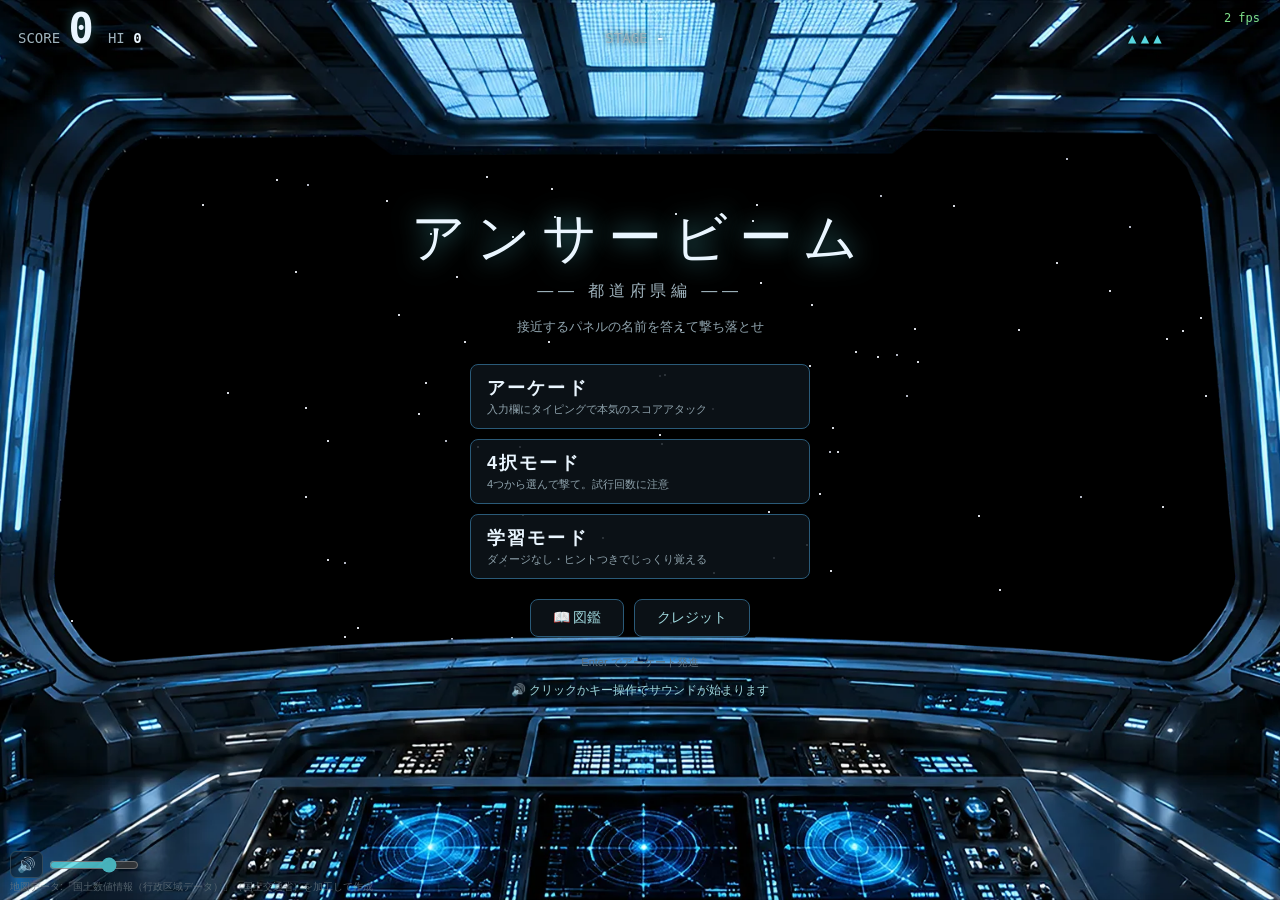
==== index.html @ 56638793 "deploy: アンサービーム 都道府県編 Co-Authored-By: Claude Fable 5 <noreply@anthropic.com>" ====
<!doctype html>
<html lang="ja">
  <head>
    <meta charset="UTF-8" />
    <meta name="viewport" content="width=device-width, initial-scale=1.0" />
    <title>アンサービーム | ANSWER BEAM</title>
    <script type="module" crossorigin src="./assets/main-VLgtyCvZ.js"></script>
    <link rel="modulepreload" crossorigin href="./assets/geometry-P7xAC2SL.js">
    <link rel="stylesheet" crossorigin href="./assets/main-MpBFgD9O.css">
  </head>
  <body>
    <div id="app"></div>
  </body>
</html>
---- assets/main-MpBFgD9O.css ----
html,body{margin:0;height:100%;overflow:hidden;background:#000005}#app,#app canvas{display:block;width:100%;height:100%}#bridge-overlay{position:fixed;inset:0;pointer-events:none;z-index:10}#bridge-overlay svg{width:100%;height:100%;display:block}#bridge-overlay.skin{background-size:cover;background-position:center}#fps{position:fixed;top:8px;right:12px;z-index:20;font:12px/1.6 Consolas,monospace;color:#7fe08a;background:#00000073;padding:1px 8px;border-radius:3px;pointer-events:none}#hud-top{position:fixed;top:8px;left:0;right:96px;z-index:15;display:flex;justify-content:space-between;align-items:baseline;padding:0 18px;font:14px/1.7 Consolas,Yu Gothic UI,monospace;color:#9fb3bd;pointer-events:none;text-shadow:0 0 6px rgba(0,0,0,.9)}#hud-top b{color:#eaf6ff;font-weight:600}#hud-score{font-size:42px;line-height:1;text-shadow:0 0 12px rgba(87,215,224,.35)}#hud-lives{color:#57d7e0;letter-spacing:.3em}#center-msg{position:fixed;top:30%;left:0;right:0;z-index:14;text-align:center;pointer-events:none;font-family:Yu Gothic UI,Meiryo,sans-serif}#msg-main{font-size:46px;letter-spacing:.18em;color:#eaf6ff;text-shadow:0 0 20px rgba(87,215,224,.7);opacity:0;transition:opacity .35s}#msg-sub{margin-top:12px;font-size:16px;line-height:1.9;color:#9fb3bd;white-space:pre-line;opacity:0;transition:opacity .35s}#toast{position:fixed;bottom:34%;left:50%;transform:translate(-50%);z-index:14;font:18px/1.4 Yu Gothic UI,sans-serif;color:#7fe08a;text-shadow:0 0 10px rgba(127,224,138,.5);opacity:0;transition:opacity .3s;pointer-events:none}#answer-wrap{position:fixed;bottom:26.5%;left:50%;transform:translate(-50%);z-index:16}#answer{width:300px;padding:9px 14px;font:18px/1.4 Yu Gothic UI,Meiryo,sans-serif;text-align:center;color:#eaf6ff;background:#0d141bd9;border:1px solid #2a5a78;border-radius:6px;outline:none}#answer::placeholder{color:#4d5c66;font-size:14px}#answer:focus{border-color:#57d7e0;box-shadow:0 0 12px #57d7e059}#answer.wrong{animation:wrong-shake .3s;border-color:#ff6260}@keyframes wrong-shake{25%{transform:translate(-6px)}75%{transform:translate(6px)}}#screen-flash{position:fixed;inset:0;z-index:12;pointer-events:none;opacity:0}#boot-error{position:fixed;left:0;right:0;bottom:40%;z-index:30;text-align:center;font:16px/1.6 Yu Gothic UI,sans-serif;color:#ff8a88}.hidden{display:none!important}#danger-vignette{position:fixed;inset:0;z-index:11;pointer-events:none;opacity:0;box-shadow:inset 0 0 0 6px #ff3c37e6,inset 0 0 46px 14px #ff2828cc,inset 0 0 180px 70px #ff1e1e80;transition:opacity .3s}#danger-vignette.active{animation:danger-pulse .5s ease-in-out infinite}@keyframes danger-pulse{0%,to{opacity:.4}50%{opacity:1}}#danger-warning{position:fixed;top:13%;left:50%;transform:translate(-50%);z-index:14;font:700 30px/1.3 Yu Gothic UI,Meiryo,sans-serif;letter-spacing:.28em;white-space:nowrap;color:#ff5a56;text-shadow:0 0 20px rgba(255,60,60,.95),0 0 6px rgba(0,0,0,.8);opacity:0;pointer-events:none}#danger-warning.active{animation:danger-blink .55s linear infinite}@keyframes danger-blink{0%,49%{opacity:1}50%,to{opacity:.12}}#hud-score.pop{display:inline-block;animation:score-pop .3s}@keyframes score-pop{30%{transform:scale(1.45);color:#7fe08a}}#credit{position:fixed;bottom:6px;left:10px;z-index:15;font:10px/1.4 Yu Gothic UI,sans-serif;color:#6b7880;opacity:.75;pointer-events:none}#title-screen{position:fixed;inset:0;z-index:18;display:flex;flex-direction:column;align-items:center;justify-content:center;gap:6px;font-family:Yu Gothic UI,Meiryo,sans-serif;text-align:center;pointer-events:none}#title-logo{font-size:min(54px,11vw);letter-spacing:.2em;color:#eaf6ff;text-shadow:0 0 26px rgba(87,215,224,.75);white-space:nowrap}#title-sub{font-size:16px;letter-spacing:.3em;color:#9fb3bd}#title-desc{margin-top:10px;font-size:13px;color:#8fa3ad}#mode-select{display:flex;flex-direction:column;gap:10px;margin-top:22px}#mode-select button{pointer-events:auto;width:min(340px,90vw);padding:11px 16px;font-family:inherit;text-align:left;color:#eaf6ff;background:#0d141bd9;border:1px solid #2a5a78;border-radius:8px;cursor:pointer;transition:border-color .15s,box-shadow .15s}#mode-select button:hover{border-color:#57d7e0;box-shadow:0 0 14px #57d7e059}#mode-select button b{display:block;font-size:18px;letter-spacing:.12em}#mode-select button small{display:block;margin-top:2px;font-size:11px;color:#8fa3ad}#title-links{display:flex;gap:10px;margin-top:14px}#title-links button{pointer-events:auto;padding:9px 22px;font:14px Yu Gothic UI,sans-serif;color:#9fd8dd;background:#0d141bd9;border:1px solid #2a5a78;border-radius:8px;cursor:pointer}#title-links button:hover{border-color:#57d7e0}#title-note{margin-top:12px;font-size:11px;color:#5d6d76}#sound-note{margin-top:6px;font-size:12px;color:#9fd8dd;animation:sound-note-blink 1.6s ease-in-out infinite}@keyframes sound-note-blink{0%,to{opacity:.55}50%{opacity:1}}#choice-wrap{position:fixed;bottom:22.5%;left:50%;transform:translate(-50%);z-index:16;display:grid;grid-template-columns:1fr 1fr;gap:10px;width:min(560px,92vw)}#choice-wrap.with-input{bottom:33%}.choice-btn{min-height:48px;padding:10px 12px;font:17px Yu Gothic UI,Meiryo,sans-serif;color:#eaf6ff;background:#0d141be0;border:1px solid #2a5a78;border-radius:7px;cursor:pointer;transition:border-color .12s,opacity .2s}.choice-btn:hover:enabled{border-color:#57d7e0}.choice-btn:disabled{opacity:.32;cursor:default;border-color:#40474d;text-decoration:line-through}.choice-btn .key{display:inline-block;margin-right:9px;padding:0 7px;font-size:12px;line-height:1.6;color:#57d7e0;border:1px solid #2a5a78;border-radius:4px}#choice-wrap.locked .choice-btn{border-color:#7a3a3a}#hint-wrap{position:fixed;bottom:21.5%;left:50%;transform:translate(-50%);z-index:16;display:flex;align-items:center;white-space:nowrap}#hint-btn{padding:8px 16px;font:13px Yu Gothic UI,sans-serif;color:#9fd8dd;background:#0d141bd9;border:1px solid #2a5a78;border-radius:6px;cursor:pointer}#hint-btn:hover{border-color:#57d7e0}#hint-text{margin-left:12px;font:15px Yu Gothic UI,sans-serif;color:#ffd76a;text-shadow:0 0 8px rgba(0,0,0,.9)}#quit-btn{position:fixed;bottom:8px;right:12px;z-index:17;padding:8px 16px;font:12px Yu Gothic UI,sans-serif;color:#9fb3bd;background:#0d141bcc;border:1px solid #3a4a55;border-radius:6px;cursor:pointer}#quit-btn:hover{border-color:#57d7e0;color:#eaf6ff}#learn-card{position:fixed;top:39%;left:50%;transform:translate(-50%);z-index:15;display:flex;flex-wrap:wrap;align-items:center;justify-content:center;gap:16px;max-width:min(560px,92vw);padding:12px 18px;font-family:Yu Gothic UI,Meiryo,sans-serif;background:#090f15e6;border:1px solid #2a5a78;border-radius:10px;box-shadow:0 0 24px #57d7e033;pointer-events:none}#learn-map{height:150px;width:auto}#learn-text{max-width:320px;text-align:left}#learn-name{font-size:27px;color:#eaf6ff;letter-spacing:.08em}#learn-yomi{margin-top:2px;font-size:13px;color:#9fb3bd}#learn-trivia{margin-top:8px;font-size:13px;line-height:1.6;color:#ffd76a}#result-screen{position:fixed;inset:0;z-index:40;display:flex;align-items:center;justify-content:center;font-family:Yu Gothic UI,Meiryo,sans-serif;background:#02060ab8}#result-panel{display:flex;flex-direction:column;width:min(680px,94vw);max-height:84vh;padding:20px 26px;background:#0a1016f2;border:1px solid #2a5a78;border-radius:12px;text-align:center}#result-title{font-size:34px;letter-spacing:.22em;color:#eaf6ff;text-shadow:0 0 18px rgba(87,215,224,.6)}#result-stats{margin-top:10px;font-size:15px;line-height:2;color:#9fb3bd}#result-stats .mode-chip{display:inline-block;margin-right:12px;padding:0 10px;font-size:12px;color:#57d7e0;border:1px solid #2a5a78;border-radius:10px}#result-stats .new-record{color:#ffd76a}#result-review-head{margin-top:10px;font-size:13px;color:#8fa3ad}#result-review{flex:1;min-height:0;margin-top:8px;overflow-y:auto;display:grid;grid-template-columns:repeat(auto-fill,minmax(104px,1fr));gap:10px}.review-card{padding:8px 4px 6px;background:#141c24d9;border-top:2px solid transparent;border-radius:8px}.review-card.crash{border-top-color:#ff6260}.review-card.wrong{border-top-color:#ffd76a}.review-card canvas{width:64px;height:48px}.review-card .r-name{font-size:14px;color:#eaf6ff}.review-card .r-yomi{margin-top:1px;font-size:10px;color:#8fa3ad}.review-card .r-chip{margin-top:3px;font-size:10px}.review-card.crash .r-chip{color:#ff8a88}.review-card.wrong .r-chip{color:#ffd76a}#result-btns{display:flex;gap:12px;justify-content:center;margin-top:16px}#result-btns button{min-width:150px;padding:11px 22px;font:15px Yu Gothic UI,sans-serif;color:#eaf6ff;background:#0d141be6;border:1px solid #2a5a78;border-radius:8px;cursor:pointer}#result-btns button:hover{border-color:#57d7e0;box-shadow:0 0 12px #57d7e04d}#result-retry{border-color:#57d7e0}#volume-wrap{position:fixed;bottom:22px;left:10px;z-index:17;display:flex;align-items:center;gap:4px;opacity:.8}#volume-wrap:hover{opacity:1}#vol-icon{padding:2px 6px;font-size:15px;line-height:1.4;color:#9fb3bd;background:#0d141bb3;border:1px solid #3a4a55;border-radius:6px;cursor:pointer}#vol-slider{width:90px;accent-color:#57d7e0;cursor:pointer}#credits-overlay{position:fixed;inset:0;z-index:45;display:flex;align-items:center;justify-content:center;font-family:Yu Gothic UI,Meiryo,sans-serif;background:#02060ac7}#credits-panel{width:min(560px,94vw);max-height:86vh;overflow-y:auto;padding:16px 24px 22px;background:#0a1016f5;border:1px solid #2a5a78;border-radius:12px}#credits-head{display:flex;align-items:center;justify-content:space-between;font-size:19px;color:#eaf6ff;letter-spacing:.1em}#credits-close{padding:8px 16px;font:13px Yu Gothic UI,sans-serif;color:#9fb3bd;background:#141c24e6;border:1px solid #3a4a55;border-radius:6px;cursor:pointer}#credits-close:hover{border-color:#57d7e0;color:#eaf6ff}#credits-body h3{margin:14px 0 4px;font-size:16px;letter-spacing:.14em;color:#57d7e0}#credits-body dl{margin:10px 0 0}#credits-body dt{margin-top:12px;font-size:12px;color:#8fa3ad;letter-spacing:.1em}#credits-body dd{margin:3px 0 0;font-size:13px;line-height:1.7;color:#d8e6ee;word-break:break-all}#credits-body a{color:#57d7e0}#zukan-overlay{position:fixed;inset:0;z-index:45;display:flex;align-items:center;justify-content:center;font-family:Yu Gothic UI,Meiryo,sans-serif;background:#02060ac7}#zukan-panel{display:flex;flex-direction:column;width:min(880px,96vw);max-height:88vh;padding:16px 22px;background:#0a1016f5;border:1px solid #2a5a78;border-radius:12px}#zukan-head{display:flex;align-items:center;justify-content:space-between;gap:14px;font-size:19px;color:#eaf6ff;letter-spacing:.1em}#zukan-head small{font-size:12px;color:#9fb3bd}#zukan-count{margin-left:auto;font-size:14px;color:#57d7e0}#zukan-close{padding:8px 16px;font:13px Yu Gothic UI,sans-serif;color:#9fb3bd;background:#141c24e6;border:1px solid #3a4a55;border-radius:6px;cursor:pointer}#zukan-close:hover{border-color:#57d7e0;color:#eaf6ff}#zukan-grid{flex:1;min-height:0;margin-top:12px;overflow-y:auto;display:grid;grid-template-columns:repeat(auto-fill,minmax(122px,1fr));gap:10px}.zukan-card{padding:8px 6px;text-align:center;background:#141c24d9;border-radius:8px}.zukan-card.locked{opacity:.55}.zukan-card canvas{width:84px;height:60px}.zukan-card .z-name{font-size:14px;color:#eaf6ff}.zukan-card .z-yomi{margin-top:1px;font-size:10px;color:#8fa3ad}.zukan-card .z-trivia{margin-top:5px;font-size:10px;line-height:1.5;color:#9fb3bd;text-align:left}
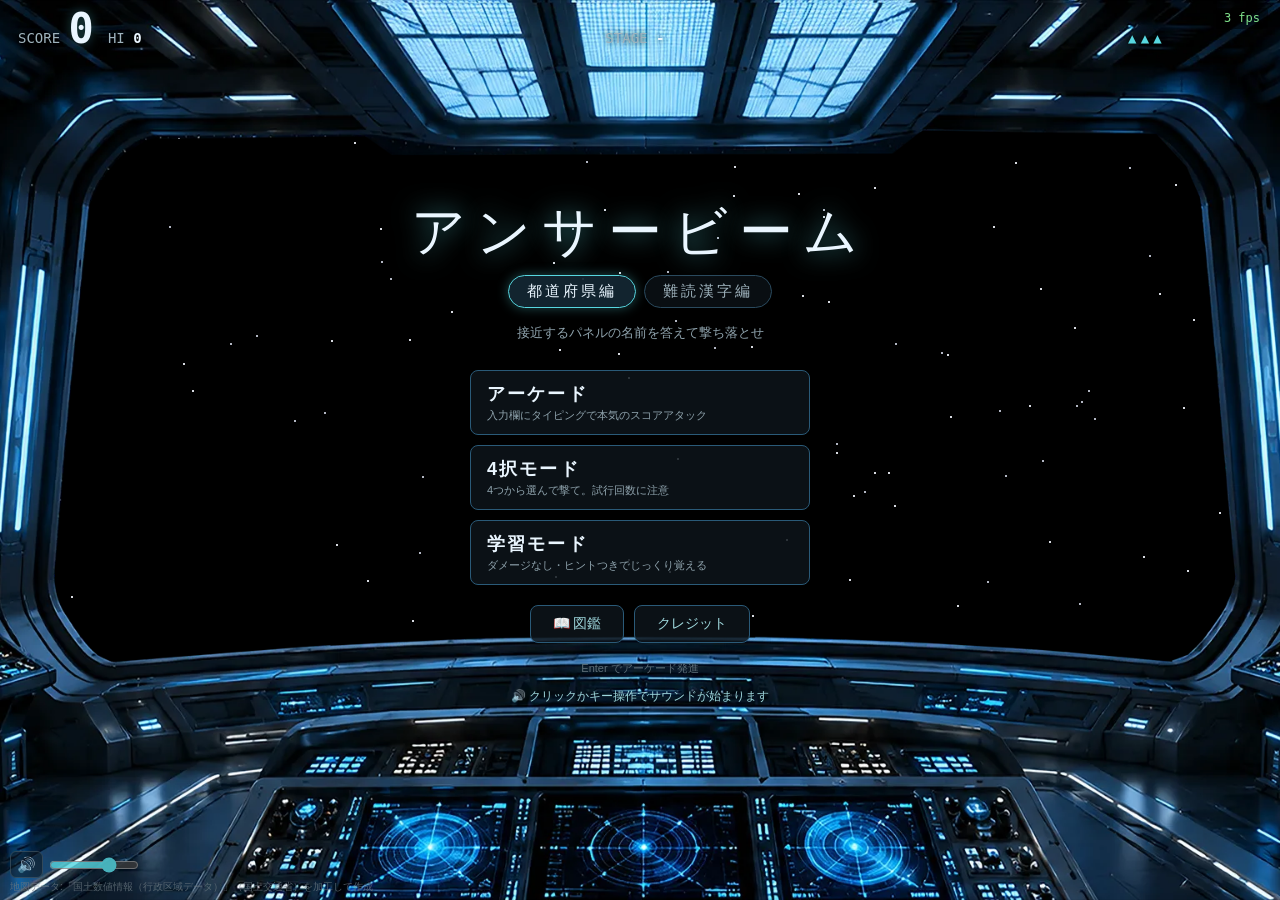
==== commit 1addb07e: "deploy: アンサービーム（都道府県編・難読漢字編） Co-Authored-By: Claude Fable 5.1 <noreply@anthropic.com>" ====
--- a/index.html
+++ b/index.html
@@ -4,9 +4,9 @@
     <meta charset="UTF-8" />
     <meta name="viewport" content="width=device-width, initial-scale=1.0" />
     <title>アンサービーム | ANSWER BEAM</title>
-    <script type="module" crossorigin src="./assets/main-VLgtyCvZ.js"></script>
-    <link rel="modulepreload" crossorigin href="./assets/geometry-P7xAC2SL.js">
-    <link rel="stylesheet" crossorigin href="./assets/main-MpBFgD9O.css">
+    <script type="module" crossorigin src="./assets/main-CX6Gzl2D.js"></script>
+    <link rel="modulepreload" crossorigin href="./assets/geometry-C6f3L91F.js">
+    <link rel="stylesheet" crossorigin href="./assets/main-BKIB_Su7.css">
   </head>
   <body>
     <div id="app"></div>
--- a/assets/main-BKIB_Su7.css
+++ b/assets/main-BKIB_Su7.css
@@ -0,0 +1 @@
+html,body{margin:0;height:100%;overflow:hidden;background:#000005}#app,#app canvas{display:block;width:100%;height:100%}#bridge-overlay{position:fixed;inset:0;pointer-events:none;z-index:10}#bridge-overlay svg{width:100%;height:100%;display:block}#bridge-overlay.skin{background-size:cover;background-position:center}#fps{position:fixed;top:8px;right:12px;z-index:20;font:12px/1.6 Consolas,monospace;color:#7fe08a;background:#00000073;padding:1px 8px;border-radius:3px;pointer-events:none}#hud-top{position:fixed;top:8px;left:0;right:96px;z-index:15;display:flex;justify-content:space-between;align-items:baseline;padding:0 18px;font:14px/1.7 Consolas,Yu Gothic UI,monospace;color:#9fb3bd;pointer-events:none;text-shadow:0 0 6px rgba(0,0,0,.9)}#hud-top b{color:#eaf6ff;font-weight:600}#hud-score{font-size:42px;line-height:1;text-shadow:0 0 12px rgba(87,215,224,.35)}#hud-lives{color:#57d7e0;letter-spacing:.3em}#center-msg{position:fixed;top:30%;left:0;right:0;z-index:14;text-align:center;pointer-events:none;font-family:Yu Gothic UI,Meiryo,sans-serif}#msg-main{font-size:46px;letter-spacing:.18em;color:#eaf6ff;text-shadow:0 0 20px rgba(87,215,224,.7);opacity:0;transition:opacity .35s}#msg-sub{margin-top:12px;font-size:19px;line-height:1.9;color:#9fb3bd;white-space:pre-line;opacity:0;transition:opacity .35s}#toast{position:fixed;bottom:34%;left:50%;transform:translate(-50%);z-index:14;font:18px/1.4 Yu Gothic UI,sans-serif;color:#7fe08a;text-shadow:0 0 10px rgba(127,224,138,.5);opacity:0;transition:opacity .3s;pointer-events:none}#answer-wrap{position:fixed;bottom:26.5%;left:50%;transform:translate(-50%);z-index:16}#answer{width:300px;padding:9px 14px;font:18px/1.4 Yu Gothic UI,Meiryo,sans-serif;text-align:center;color:#eaf6ff;background:#0d141bd9;border:1px solid #2a5a78;border-radius:6px;outline:none}#answer::placeholder{color:#4d5c66;font-size:14px}#answer:focus{border-color:#57d7e0;box-shadow:0 0 12px #57d7e059}#answer.wrong{animation:wrong-shake .3s;border-color:#ff6260}@keyframes wrong-shake{25%{transform:translate(-6px)}75%{transform:translate(6px)}}#screen-flash{position:fixed;inset:0;z-index:12;pointer-events:none;opacity:0}#boot-error{position:fixed;left:0;right:0;bottom:40%;z-index:30;text-align:center;font:16px/1.6 Yu Gothic UI,sans-serif;color:#ff8a88}.hidden{display:none!important}#danger-vignette{position:fixed;inset:0;z-index:11;pointer-events:none;opacity:0;box-shadow:inset 0 0 0 6px #ff3c37e6,inset 0 0 46px 14px #ff2828cc,inset 0 0 180px 70px #ff1e1e80;transition:opacity .3s}#danger-vignette.active{animation:danger-pulse .5s ease-in-out infinite}@keyframes danger-pulse{0%,to{opacity:.4}50%{opacity:1}}#danger-warning{position:fixed;top:13%;left:50%;transform:translate(-50%);z-index:14;font:700 30px/1.3 Yu Gothic UI,Meiryo,sans-serif;letter-spacing:.28em;white-space:nowrap;color:#ff5a56;text-shadow:0 0 20px rgba(255,60,60,.95),0 0 6px rgba(0,0,0,.8);opacity:0;pointer-events:none}#danger-warning.active{animation:danger-blink .55s linear infinite}@keyframes danger-blink{0%,49%{opacity:1}50%,to{opacity:.12}}#hud-score.pop{display:inline-block;animation:score-pop .3s}@keyframes score-pop{30%{transform:scale(1.45);color:#7fe08a}}#credit{position:fixed;bottom:6px;left:10px;z-index:15;font:10px/1.4 Yu Gothic UI,sans-serif;color:#6b7880;opacity:.75;pointer-events:none}#title-screen{position:fixed;inset:0;z-index:18;display:flex;flex-direction:column;align-items:center;justify-content:center;gap:6px;font-family:Yu Gothic UI,Meiryo,sans-serif;text-align:center;pointer-events:none}#title-logo{font-size:min(54px,11vw);letter-spacing:.2em;color:#eaf6ff;text-shadow:0 0 26px rgba(87,215,224,.75);white-space:nowrap}#title-sub{font-size:16px;letter-spacing:.3em;color:#9fb3bd}#title-desc{margin-top:10px;font-size:13px;color:#8fa3ad}#mode-select{display:flex;flex-direction:column;gap:10px;margin-top:22px}#mode-select button{pointer-events:auto;width:min(340px,90vw);padding:11px 16px;font-family:inherit;text-align:left;color:#eaf6ff;background:#0d141bd9;border:1px solid #2a5a78;border-radius:8px;cursor:pointer;transition:border-color .15s,box-shadow .15s}#mode-select button:hover{border-color:#57d7e0;box-shadow:0 0 14px #57d7e059}#mode-select button b{display:block;font-size:18px;letter-spacing:.12em}#mode-select button small{display:block;margin-top:2px;font-size:11px;color:#8fa3ad}#title-links{display:flex;gap:10px;margin-top:14px}#title-links button{pointer-events:auto;padding:9px 22px;font:14px Yu Gothic UI,sans-serif;color:#9fd8dd;background:#0d141bd9;border:1px solid #2a5a78;border-radius:8px;cursor:pointer}#title-links button:hover{border-color:#57d7e0}#title-note{margin-top:12px;font-size:11px;color:#5d6d76}#sound-note{margin-top:6px;font-size:12px;color:#9fd8dd;animation:sound-note-blink 1.6s ease-in-out infinite}@keyframes sound-note-blink{0%,to{opacity:.55}50%{opacity:1}}#choice-wrap{position:fixed;bottom:22.5%;left:50%;transform:translate(-50%);z-index:16;display:grid;grid-template-columns:1fr 1fr;gap:10px;width:min(560px,92vw)}#choice-wrap.with-input{bottom:33%}.choice-btn{min-height:48px;padding:10px 12px;font:17px Yu Gothic UI,Meiryo,sans-serif;color:#eaf6ff;background:#0d141be0;border:1px solid #2a5a78;border-radius:7px;cursor:pointer;transition:border-color .12s,opacity .2s}.choice-btn:hover:enabled{border-color:#57d7e0}.choice-btn:disabled{opacity:.32;cursor:default;border-color:#40474d;text-decoration:line-through}.choice-btn .key{display:inline-block;margin-right:9px;padding:0 7px;font-size:12px;line-height:1.6;color:#57d7e0;border:1px solid #2a5a78;border-radius:4px}#choice-wrap.locked .choice-btn{border-color:#7a3a3a}#hint-wrap{position:fixed;bottom:21.5%;left:50%;transform:translate(-50%);z-index:16;display:flex;align-items:center;white-space:nowrap}#hint-btn{padding:8px 16px;font:13px Yu Gothic UI,sans-serif;color:#9fd8dd;background:#0d141bd9;border:1px solid #2a5a78;border-radius:6px;cursor:pointer}#hint-btn:hover{border-color:#57d7e0}#hint-text{margin-left:12px;font:15px Yu Gothic UI,sans-serif;color:#ffd76a;text-shadow:0 0 8px rgba(0,0,0,.9)}#quit-btn{position:fixed;bottom:8px;right:12px;z-index:17;padding:8px 16px;font:12px Yu Gothic UI,sans-serif;color:#9fb3bd;background:#0d141bcc;border:1px solid #3a4a55;border-radius:6px;cursor:pointer}#quit-btn:hover{border-color:#57d7e0;color:#eaf6ff}#learn-card{position:fixed;top:39%;left:50%;transform:translate(-50%);z-index:15;display:flex;flex-wrap:wrap;align-items:center;justify-content:center;gap:16px;max-width:min(560px,92vw);padding:12px 18px;font-family:Yu Gothic UI,Meiryo,sans-serif;background:#090f15e6;border:1px solid #2a5a78;border-radius:10px;box-shadow:0 0 24px #57d7e033;pointer-events:none}#learn-map{height:150px;width:auto}#learn-text{max-width:320px;text-align:left}#learn-name{font-size:27px;color:#eaf6ff;letter-spacing:.08em}#learn-yomi{margin-top:2px;font-size:16px;color:#9fb3bd}#learn-trivia{margin-top:8px;font-size:13px;line-height:1.6;color:#ffd76a}#result-screen{position:fixed;inset:0;z-index:40;display:flex;align-items:center;justify-content:center;font-family:Yu Gothic UI,Meiryo,sans-serif;background:#02060ab8}#result-panel{display:flex;flex-direction:column;width:min(680px,94vw);max-height:84vh;padding:20px 26px;background:#0a1016f2;border:1px solid #2a5a78;border-radius:12px;text-align:center}#result-title{font-size:34px;letter-spacing:.22em;color:#eaf6ff;text-shadow:0 0 18px rgba(87,215,224,.6)}#result-stats{margin-top:10px;font-size:15px;line-height:2;color:#9fb3bd}#result-stats .mode-chip{display:inline-block;margin-right:12px;padding:0 10px;font-size:12px;color:#57d7e0;border:1px solid #2a5a78;border-radius:10px}#result-stats .new-record{color:#ffd76a}#result-review-head{margin-top:10px;font-size:13px;color:#8fa3ad}#result-review{flex:1;min-height:0;margin-top:8px;overflow-y:auto;display:grid;grid-template-columns:repeat(auto-fill,minmax(104px,1fr));gap:10px}.review-card{padding:8px 4px 6px;background:#141c24d9;border-top:2px solid transparent;border-radius:8px}.review-card.crash{border-top-color:#ff6260}.review-card.wrong{border-top-color:#ffd76a}.review-card canvas{width:64px;height:48px}.review-card .r-name{font-size:14px;color:#eaf6ff}.review-card .r-yomi{margin-top:1px;font-size:10px;color:#8fa3ad}.review-card .r-chip{margin-top:3px;font-size:10px}.review-card.crash .r-chip{color:#ff8a88}.review-card.wrong .r-chip{color:#ffd76a}#result-btns{display:flex;gap:12px;justify-content:center;margin-top:16px}#result-btns button{min-width:150px;padding:11px 22px;font:15px Yu Gothic UI,sans-serif;color:#eaf6ff;background:#0d141be6;border:1px solid #2a5a78;border-radius:8px;cursor:pointer}#result-btns button:hover{border-color:#57d7e0;box-shadow:0 0 12px #57d7e04d}#result-retry{border-color:#57d7e0}#volume-wrap{position:fixed;bottom:22px;left:10px;z-index:17;display:flex;align-items:center;gap:4px;opacity:.8}#volume-wrap:hover{opacity:1}#vol-icon{padding:2px 6px;font-size:15px;line-height:1.4;color:#9fb3bd;background:#0d141bb3;border:1px solid #3a4a55;border-radius:6px;cursor:pointer}#vol-slider{width:90px;accent-color:#57d7e0;cursor:pointer}#credits-overlay{position:fixed;inset:0;z-index:45;display:flex;align-items:center;justify-content:center;font-family:Yu Gothic UI,Meiryo,sans-serif;background:#02060ac7}#credits-panel{width:min(560px,94vw);max-height:86vh;overflow-y:auto;padding:16px 24px 22px;background:#0a1016f5;border:1px solid #2a5a78;border-radius:12px}#credits-head{display:flex;align-items:center;justify-content:space-between;font-size:19px;color:#eaf6ff;letter-spacing:.1em}#credits-close{padding:8px 16px;font:13px Yu Gothic UI,sans-serif;color:#9fb3bd;background:#141c24e6;border:1px solid #3a4a55;border-radius:6px;cursor:pointer}#credits-close:hover{border-color:#57d7e0;color:#eaf6ff}#credits-body h3{margin:14px 0 4px;font-size:16px;letter-spacing:.14em;color:#57d7e0}#credits-body dl{margin:10px 0 0}#credits-body dt{margin-top:12px;font-size:12px;color:#8fa3ad;letter-spacing:.1em}#credits-body dd{margin:3px 0 0;font-size:13px;line-height:1.7;color:#d8e6ee;word-break:break-all}#credits-body a{color:#57d7e0}.zukan-overlay{position:fixed;inset:0;z-index:45;display:flex;align-items:center;justify-content:center;font-family:Yu Gothic UI,Meiryo,sans-serif;background:#02060ac7}.zukan-panel{display:flex;flex-direction:column;width:min(880px,96vw);max-height:88vh;padding:16px 22px;background:#0a1016f5;border:1px solid #2a5a78;border-radius:12px}.zukan-head{display:flex;align-items:center;justify-content:space-between;gap:14px;font-size:19px;color:#eaf6ff;letter-spacing:.1em}.zukan-head small{font-size:12px;color:#9fb3bd}.zukan-count{margin-left:auto;font-size:14px;color:#57d7e0}.zukan-close{padding:8px 16px;font:13px Yu Gothic UI,sans-serif;color:#9fb3bd;background:#141c24e6;border:1px solid #3a4a55;border-radius:6px;cursor:pointer}.zukan-close:hover{border-color:#57d7e0;color:#eaf6ff}.zukan-grid{flex:1;min-height:0;margin-top:12px;overflow-y:auto;display:grid;grid-template-columns:repeat(auto-fill,minmax(122px,1fr));gap:10px}.zukan-card{padding:8px 6px;text-align:center;background:#141c24d9;border-radius:8px}.zukan-card.locked{opacity:.55}.zukan-card canvas{width:84px;height:60px}.zukan-card .z-name{font-size:14px;color:#eaf6ff}.zukan-card .z-yomi{margin-top:1px;font-size:10px;color:#8fa3ad}.zukan-card .z-trivia{margin-top:5px;font-size:10px;line-height:1.5;color:#9fb3bd;text-align:left}#genre-select{display:inline-flex;gap:8px;letter-spacing:0}#genre-select button{pointer-events:auto;padding:6px 18px;font-family:inherit;font-size:15px;letter-spacing:.2em;color:#9fb3bd;background:#0d141bb3;border:1px solid #2a4a5e;border-radius:999px;cursor:pointer;transition:border-color .15s,box-shadow .15s,color .15s}#genre-select button:hover{border-color:#57d7e0}#genre-select button.active{color:#eaf6ff;background:#142834eb;border-color:#57d7e0;box-shadow:0 0 12px #57d7e059}#level-select{display:flex;gap:8px;margin-top:8px;justify-content:center;flex-wrap:wrap}#level-select.hidden{display:none}#level-select button{pointer-events:auto;min-width:118px;padding:6px 10px;font-family:inherit;color:#9fb3bd;background:#0d141bb3;border:1px solid #2a4a5e;border-radius:8px;cursor:pointer;text-align:center;transition:border-color .15s,box-shadow .15s,color .15s}#level-select button b{display:block;font-size:13px;letter-spacing:.08em}#level-select button small{display:block;margin-top:2px;font-size:10px;color:#7d909a}#level-select button:hover{border-color:#57d7e0}#level-select button.active{color:#eaf6ff;background:#142834eb;border-color:#57d7e0;box-shadow:0 0 12px #57d7e059}#level-select button.active small{color:#9fd8dd}#toast small{display:block;margin-top:3px;font-size:15px;color:#9fd8dd}
